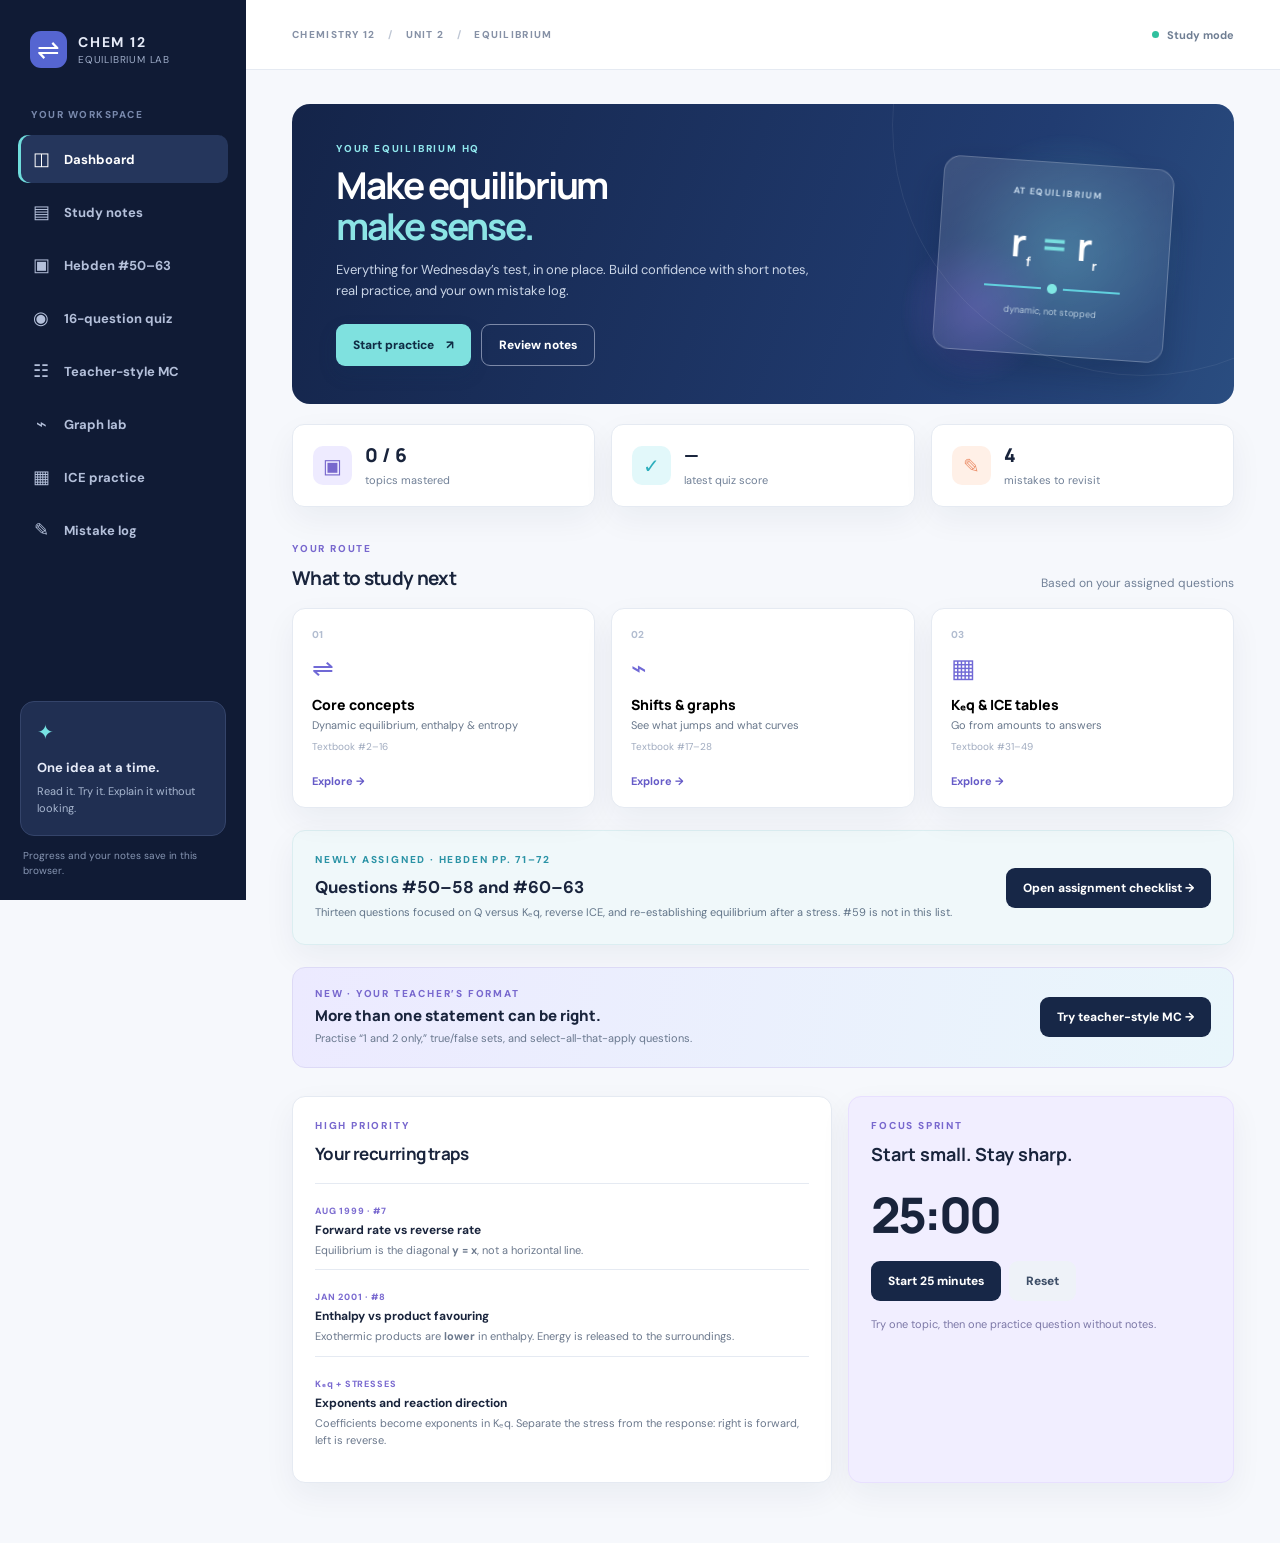
==== index.html @ 9a5a9c6c "Add interactive equilibrium study hub" ====
<!doctype html>
<html lang="en">
<head>
  <meta charset="utf-8">
  <meta name="viewport" content="width=device-width, initial-scale=1">
  <meta name="theme-color" content="#101b35">
  <meta name="description" content="A focused, interactive Chem 12 equilibrium study hub with notes, practice, graphs, ICE tables, and a mistake log.">
  <title>Chem 12 • Equilibrium Study Hub</title>
  <link rel="stylesheet" href="./styles.css">
  <script src="./question-bank.js" defer></script>
  <script src="./app.js" defer></script>
  <script src="./ice-input.js" defer></script>
  <script src="./ice-lab.js" defer></script>
</head>
<body>
  <div class="shell">
    <aside class="sidebar" aria-label="Study hub navigation">
      <div class="brand"><span class="brand-mark">⇌</span><span><strong>CHEM 12</strong><small>equilibrium lab</small></span></div>
      <div class="side-label">YOUR WORKSPACE</div>
      <nav class="nav">
        <button class="nav-link active" data-view="dashboard"><span>◫</span> Dashboard</button>
        <button class="nav-link" data-view="notes"><span>▤</span> Study notes</button>
        <button class="nav-link" data-view="assignment"><span>▣</span> Hebden #50–63</button>
        <button class="nav-link" data-view="quiz"><span>◉</span> 16-question quiz</button>
        <button class="nav-link" data-view="teacher"><span>☷</span> Teacher-style MC</button>
        <button class="nav-link" data-view="graphs"><span>⌁</span> Graph lab</button>
        <button class="nav-link" data-view="ice"><span>▦</span> ICE practice</button>
        <button class="nav-link" data-view="mistakes"><span>✎</span> Mistake log</button>
      </nav>
      <div class="side-spacer"></div>
      <div class="focus-box"><div class="focus-icon">✦</div><strong>One idea at a time.</strong><p>Read it. Try it. Explain it without looking.</p></div>
      <div class="side-foot">Progress and your notes save in this browser.</div>
    </aside>

    <main id="main">
      <header class="topbar"><button id="mobile-menu" class="icon-button menu-button" aria-label="Open navigation">☰</button><div class="breadcrumb">CHEMISTRY 12 <span>/</span> UNIT 2 <span>/</span> EQUILIBRIUM</div><div class="top-right"><span class="status-dot"></span><span>Study mode</span></div></header>

      <section id="dashboard" class="view active" aria-labelledby="dashboard-title">
        <div class="hero"><div><div class="eyebrow light">YOUR EQUILIBRIUM HQ</div><h1 id="dashboard-title">Make equilibrium<br><em>make sense.</em></h1><p>Everything for Wednesday’s test, in one place. Build confidence with short notes, real practice, and your own mistake log.</p><div class="hero-actions"><button class="button button-bright" data-goto="quiz">Start practice <span>↗</span></button><button class="button button-outline" data-goto="notes">Review notes</button></div></div><div class="hero-art" aria-hidden="true"><div class="orb orb-one"></div><div class="orb orb-two"></div><div class="balance-card"><div class="balance-label">AT EQUILIBRIUM</div><div class="balance-symbol">r<sub>f</sub> <span>=</span> r<sub>r</sub></div><div class="balance-line"><i></i><b></b><i></i></div><div class="balance-caption">dynamic, not stopped</div></div></div></div>

        <div class="stats-grid"><div class="stat-card"><span class="stat-icon violet">▣</span><div><strong id="mastered-count">0 / 6</strong><small>topics mastered</small></div></div><div class="stat-card"><span class="stat-icon cyan">✓</span><div><strong id="quiz-score">—</strong><small>latest quiz score</small></div></div><div class="stat-card"><span class="stat-icon peach">✎</span><div><strong id="mistake-count">2</strong><small>mistakes to revisit</small></div></div></div>

        <div class="section-heading"><div><div class="eyebrow">YOUR ROUTE</div><h2>What to study next</h2></div><span class="muted">Based on your assigned questions</span></div>
        <div class="route-grid">
          <button class="route-card" data-goto="notes"><span class="route-n">01</span><span class="route-icon">⇌</span><strong>Core concepts</strong><span>Dynamic equilibrium, enthalpy & entropy</span><small>Textbook #2–16</small><b>Explore →</b></button>
          <button class="route-card" data-goto="graphs"><span class="route-n">02</span><span class="route-icon">⌁</span><strong>Shifts & graphs</strong><span>See what jumps and what curves</span><small>Textbook #17–28</small><b>Explore →</b></button>
          <button class="route-card" data-goto="ice"><span class="route-n">03</span><span class="route-icon">▦</span><strong>Kₑq & ICE tables</strong><span>Go from amounts to answers</span><small>Textbook #31–49</small><b>Explore →</b></button>
        </div>
        <div class="assignment-banner panel"><div><div class="eyebrow">NEWLY ASSIGNED · HEBDEN PP. 71–72</div><strong>Questions #50–58 and #60–63</strong><p>Thirteen questions focused on Q versus Kₑq, reverse ICE, and re-establishing equilibrium after a stress. #59 is not in this list.</p></div><button class="button button-dark" data-goto="assignment">Open assignment checklist →</button></div>
        <div class="teacher-banner"><div><div class="eyebrow">NEW · YOUR TEACHER’S FORMAT</div><strong>More than one statement can be right.</strong><p>Practise “1 and 2 only,” true/false sets, and select-all-that-apply questions.</p></div><button class="button button-dark" data-goto="teacher">Try teacher-style MC →</button></div>
        <div class="dashboard-bottom"><div class="panel"><div class="section-heading compact"><div><div class="eyebrow">HIGH PRIORITY</div><h2>Your recurring traps</h2></div></div><div class="trap"><span>AUG 1999 · #7</span><strong>Forward rate vs reverse rate</strong><p>Equilibrium is the diagonal <b>y = x</b>, not a horizontal line.</p></div><div class="trap"><span>JAN 2001 · #8</span><strong>Enthalpy vs product favouring</strong><p>Exothermic products are <b>lower</b> in enthalpy. Energy is released to the surroundings.</p></div><div class="trap"><span>Kₑq + STRESSES</span><strong>Exponents and reaction direction</strong><p>Coefficients become exponents in Kₑq. Separate the stress from the response: right is forward, left is reverse.</p></div></div><div class="panel timer-panel"><div class="eyebrow">FOCUS SPRINT</div><h2>Start small. Stay sharp.</h2><div id="timer-display" class="timer">25:00</div><div class="timer-actions"><button id="timer-toggle" class="button button-dark">Start 25 minutes</button><button id="timer-reset" class="button button-ghost">Reset</button></div><p>Try one topic, then one practice question without notes.</p></div></div>
      </section>

      <section id="notes" class="view" aria-labelledby="notes-title"><div class="page-head"><div class="eyebrow">REFERENCE DESK</div><h1 id="notes-title">Study notes</h1><p>Short explanations, formulas, and the traps most likely to show up in multiple choice.</p></div><div class="notes-toolbar"><label class="search-wrap"><span>⌕</span><input id="note-search" type="search" placeholder="Search notes, e.g. catalyst or entropy" aria-label="Search notes"></label><span id="note-count">6 topics</span></div><div id="notes-list" class="notes-list"></div><div class="personal-notes panel"><div class="section-heading compact"><div><div class="eyebrow">YOUR WORDS</div><h2>My own notes</h2></div><span id="notes-saved" class="muted">Saved automatically</span></div><textarea id="personal-notes" aria-label="My own study notes" placeholder="Explain a tricky idea in your own words here. Your notes save automatically in this browser."></textarea></div></section>

      <section id="assignment" class="view" aria-labelledby="assignment-title"><div class="page-head"><div class="eyebrow">YOUR NEW HOMEWORK</div><h1 id="assignment-title">Hebden #50–63</h1><p>Thirteen assigned questions on textbook pages 71–72: #50–58 and #60–63. Tick each one as you finish it; your checklist saves in this browser.</p></div><div class="assignment-guide panel"><strong>Use this order when solving</strong><span>Convert mol → mol/L → write Kₑq with coefficients as exponents → compare Q with Kₑq or build an ICE table → check the final units and direction.</span></div><div class="assignment-summary"><strong id="assignment-count">0 / 13 finished</strong><span id="assignment-next">Start with #50, #51, and #54 to lock in Q versus Kₑq.</span></div><div id="assignment-list" class="assignment-list"></div></section>

      <section id="quiz" class="view" aria-labelledby="quiz-title"><div class="page-head"><div class="eyebrow">ACTIVE RECALL</div><h1 id="quiz-title">16-question quiz</h1><p>A fresh 16-question set draws from a 40-question bank covering the multiple-choice package, your assigned skills, and original twists. Pick an answer, then reveal the reasoning.</p></div><div class="quiz-layout"><div><div class="quiz-progress"><div><b id="quiz-progress-label">Question 1 of 16</b><span id="quiz-category">Dynamic equilibrium</span></div><div class="progress-track"><i id="quiz-progress-bar"></i></div></div><div id="quiz-card" class="quiz-card"></div><div class="quiz-controls"><button id="quiz-prev" class="button button-ghost">← Previous</button><button id="quiz-next" class="button button-dark">Next →</button></div></div><aside class="quiz-aside panel"><div class="eyebrow">PRACTICE MODE</div><h3>Learn from each answer</h3><p>You can change an answer before revealing it. After revealing, read the explanation—even when you got it right.</p><div id="quiz-dots" class="quiz-dots" aria-label="Quiz question navigation"></div><button id="quiz-reset" class="text-button">Get a fresh 16-question set</button></aside></div></section>

      <section id="teacher" class="view" aria-labelledby="teacher-title"><div class="page-head"><div class="eyebrow">TEST-SMART PRACTICE</div><h1 id="teacher-title">Teacher-style multiple choice</h1><p>Each 16-question set is drawn from a 40-question bank. Read every statement independently: some require a combination, several selections, or a true/false judgment for every line.</p></div><div class="teacher-tip panel"><b>Three-pass method</b><span>1 · Decide each statement is true or false &nbsp;→&nbsp; 2 · Match the exact combination &nbsp;→&nbsp; 3 · Recheck words like <i>always</i>, <i>only</i>, and <i>equal</i>.</span></div><div class="quiz-layout"><div><div class="quiz-progress"><div><b id="teacher-progress-label">Question 1 of 16</b><span id="teacher-category">Combination format</span></div><div class="progress-track"><i id="teacher-progress-bar"></i></div></div><div id="teacher-card" class="quiz-card"></div><div class="quiz-controls"><button id="teacher-prev" class="button button-ghost">← Previous</button><button id="teacher-next" class="button button-dark">Next →</button></div></div><aside class="quiz-aside panel"><div class="eyebrow">MIXED FORMATS</div><h3>Don’t stop at the first true statement.</h3><p>Evaluate every numbered statement first. In select-all questions, leave out any choice you cannot defend.</p><div id="teacher-dots" class="quiz-dots" aria-label="Teacher-style question navigation"></div><div id="teacher-score" class="teacher-score">0 / 16 checked</div><button id="teacher-reset" class="text-button">Get a fresh mixed set</button></aside></div></section>

      <section id="graphs" class="view" aria-labelledby="graphs-title"><div class="page-head"><div class="eyebrow">VISUAL LAB</div><h1 id="graphs-title">Le Chatelier graph lab</h1><p>Choose a disturbance. Watch the instant change and the slower move to a new equilibrium.</p></div><div class="graph-layout"><div class="panel"><div class="eyebrow">MODEL EQUILIBRIUM</div><h2>2 NO(g) + Cl₂(g) ⇌ 2 NOCl(g) + heat</h2><p class="muted">Three gas particles on the left; two on the right. Forward is exothermic.</p><div class="graph-options" role="group" aria-label="Choose a disturbance"><button class="graph-option active" data-graph="add">Add Cl₂</button><button class="graph-option" data-graph="volume">Decrease volume</button><button class="graph-option" data-graph="heat">Increase temperature</button><button class="graph-option" data-graph="catalyst">Add catalyst</button></div><div class="legend"><span><i class="legend-dot no"></i>NO</span><span><i class="legend-dot cl"></i>Cl₂</span><span><i class="legend-dot product"></i>NOCl</span></div><div id="graph-container" class="graph-container" role="img" aria-label="Concentration versus time graph"></div><div class="axis-caption">concentration <span>time →</span></div></div><div class="panel graph-explain"><div class="eyebrow">READ THE GRAPH</div><h2 id="graph-title">Add Cl₂</h2><div class="graph-key"><span>01</span><div><strong>What changed instantly?</strong><p id="graph-instant"></p></div></div><div class="graph-key"><span>02</span><div><strong>What happens next?</strong><p id="graph-later"></p></div></div><div class="graph-key"><span>03</span><div><strong>What about Kₑq?</strong><p id="graph-k"></p></div></div><div class="callout">Graph rule: the <b>vertical jump</b> shows what was done to the system; the <b>curve</b> shows the system's response.</div></div></div><div class="panel stress-trainer"><div><div class="eyebrow">YOUR RECURRING TROUBLE SPOT</div><h2>Stress → response drill</h2><p class="muted">Name what was done. Then choose whether the system goes forward, reverse, or neither.</p></div><div id="stress-card"></div></div></section>

      <section id="ice" class="view" aria-labelledby="ice-title"><div class="page-head"><div class="eyebrow">CALCULATION LAB</div><h1 id="ice-title">Fill-in ICE practice</h1><p>Choose an example, fill the blank cells in mol/L, and check your table before calculating the final answer. Every problem uses Kₑq notation.</p></div><div class="ice-intro panel"><strong>How to use this lab</strong><span>Convert moles to mol/L → fill Initial, Change, Equilibrium → check the table → calculate Kₑq or the requested concentration. Enter negative signs for substances consumed.</span></div><div id="ice-problems" class="ice-tabs" role="tablist" aria-label="Choose an ICE problem"></div><div id="ice-content"></div></section>

      <section id="mistakes" class="view" aria-labelledby="mistakes-title"><div class="page-head"><div class="eyebrow">PERSONAL REVIEW</div><h1 id="mistakes-title">Mistake log</h1><p>Keep the reason behind every mistake, not just the right letter. Your entries save in this browser.</p></div><div class="mistake-layout"><form id="mistake-form" class="panel"><div class="eyebrow">ADD AN ENTRY</div><h2>What tripped you up?</h2><label>Question or topic<input id="mistake-question" required placeholder="e.g. January 2001 #8"></label><label>What I thought<input id="mistake-thought" placeholder="e.g. increasing enthalpy means products favoured"></label><label>The correct idea<textarea id="mistake-correction" required placeholder="Write a short explanation in your own words"></textarea></label><button class="button button-dark" type="submit">Save mistake +</button></form><div><div class="section-heading compact"><div><div class="eyebrow">REVISIT OFTEN</div><h2>My entries</h2></div><span id="mistake-list-count" class="muted"></span></div><div id="mistake-list" class="mistake-list"></div></div></div></section>
    </main>
  </div>
  <div id="toast" class="toast" role="status" aria-live="polite"></div>
</body>
</html>
---- styles.css ----
@import url('https://fonts.googleapis.com/css2?family=DM+Sans:wght@400;500;600;700;800&family=Manrope:wght@400;500;600;700;800&display=swap');
:root{--navy:#101b35;--navy2:#17264a;--ink:#19243c;--muted:#718097;--line:#e5eaf2;--paper:#f6f8fc;--white:#fff;--violet:#7665db;--cyan:#37c6d9;--peach:#f5aa87;--green:#2c9d79;--shadow:0 12px 32px rgba(21,38,75,.055)}
*{box-sizing:border-box}html{scroll-behavior:smooth}body{margin:0;color:var(--ink);font-family:'DM Sans',Arial,sans-serif;background:var(--paper)}button,input,textarea{font:inherit}button{cursor:pointer}button:focus-visible,input:focus-visible,textarea:focus-visible{outline:3px solid #7c6beb;outline-offset:2px}h1,h2,h3,p{margin-top:0}h1,h2,h3{font-family:Manrope,'DM Sans',sans-serif}p{line-height:1.6}.shell{display:flex;min-height:100vh}.sidebar{position:sticky;top:0;align-self:flex-start;width:246px;height:100vh;flex-shrink:0;background:var(--navy);color:#e6ebf8;padding:28px 18px 22px;display:flex;flex-direction:column;z-index:10}.brand{display:flex;align-items:center;gap:11px;padding:3px 12px 40px}.brand-mark{display:grid;place-items:center;width:37px;height:37px;border-radius:11px;background:#5565d1;color:white;font-size:27px;line-height:1}.brand strong{display:block;font-size:14px;letter-spacing:.13em}.brand small{display:block;color:#9eacc8;font-size:10px;letter-spacing:.08em;margin-top:2px;text-transform:uppercase}.side-label{padding:0 13px 14px;color:#7888ab;font-size:10px;font-weight:800;letter-spacing:.15em}.nav{display:grid;gap:5px}.nav-link{width:100%;border:0;background:transparent;color:#b4c0da;display:flex;align-items:center;gap:14px;border-radius:10px;padding:12px 14px;text-align:left;font-size:13px;font-weight:700}.nav-link span{width:18px;text-align:center;font-size:18px;font-weight:400}.nav-link:hover,.nav-link.active{background:#25365c;color:white}.nav-link.active{box-shadow:inset 3px 0 0 #6fdddc}.side-spacer{flex:1}.focus-box{background:#202f52;border:1px solid #34446a;border-radius:14px;padding:17px 16px;margin:12px 2px}.focus-icon{font-size:20px;color:#77e3e4;margin-bottom:11px}.focus-box strong{font-size:13px}.focus-box p{font-size:11px;color:#a8b7d0;margin:6px 0 0}.side-foot{color:#8796b3;font-size:10px;line-height:1.5;padding:0 5px}main{min-width:0;flex:1;max-width:1600px}.topbar{height:70px;background:#fff;border-bottom:1px solid var(--line);display:flex;align-items:center;justify-content:space-between;padding:0 46px}.breadcrumb{font-size:10px;color:#8691a6;font-weight:800;letter-spacing:.13em}.breadcrumb span{margin:0 9px;color:#bec6d4}.top-right{display:flex;align-items:center;gap:8px;font-size:11px;font-weight:700;color:#6f7e93}.status-dot{height:7px;width:7px;border-radius:50%;background:#30c09e}.menu-button{display:none}.view{display:none;padding:34px 46px 60px;animation:rise .28s ease}.view.active{display:block}@keyframes rise{from{opacity:.25;transform:translateY(7px)}to{opacity:1;transform:translateY(0)}}.eyebrow{font-size:10px;letter-spacing:.18em;font-weight:800;color:#7868ce;margin-bottom:10px}.eyebrow.light{color:#8fe6ec}.muted{color:var(--muted);font-size:12px}.button{border:0;border-radius:9px;display:inline-flex;align-items:center;justify-content:center;gap:12px;padding:12px 17px;font-size:12px;font-weight:800;transition:transform .16s,box-shadow .16s}.button:hover{transform:translateY(-2px)}.button-bright{background:#7fe1df;color:#102c45;box-shadow:0 8px 18px #11335a33}.button-outline{background:transparent;color:white;border:1px solid #7c89a8}.button-dark{background:#172747;color:#fff}.button-ghost{background:#eef2f8;color:#3d4e67}.text-button{border:0;background:transparent;color:#5b56b8;font-weight:800;font-size:12px;padding:6px 0}.icon-button{border:0;background:transparent;color:var(--ink);font-size:23px}.hero{min-height:298px;background:linear-gradient(110deg,#142449 0%,#213c71 73%,#2a4d80 100%);border-radius:18px;overflow:hidden;color:#fff;padding:38px 44px;display:grid;grid-template-columns:1.35fr .8fr;position:relative}.hero:after{content:'';position:absolute;width:500px;height:500px;border:1px solid #ffffff12;border-radius:50%;right:-160px;top:-230px}.hero h1{font-size:37px;line-height:1.12;letter-spacing:-.055em;margin:0 0 12px}.hero h1 em{font-style:normal;color:#8be4e5}.hero p{color:#cad5e7;font-size:13px;max-width:490px;margin-bottom:23px}.hero-actions{display:flex;gap:10px}.hero-art{position:relative;min-height:220px}.orb{position:absolute;border-radius:50%;filter:blur(1px)}.orb-one{width:240px;height:240px;background:radial-gradient(circle,#63d7e24b,#63d7e200 70%);right:4px;top:-10px}.orb-two{width:150px;height:150px;background:radial-gradient(circle,#886be45c,#886be400 70%);right:140px;bottom:-20px}.balance-card{position:absolute;right:21px;top:20px;width:231px;height:194px;background:linear-gradient(145deg,#ffffff21,#ffffff0d);border:1px solid #ffffff38;backdrop-filter:blur(8px);border-radius:17px;box-shadow:0 18px 35px #09153343;padding:24px 25px;text-align:center;transform:rotate(4deg)}.balance-label{font-size:9px;letter-spacing:.15em;color:#c0d4e7;font-weight:800}.balance-symbol{font:700 39px Manrope,sans-serif;margin:18px 0 12px;color:#fff}.balance-symbol span{color:#78dedf}.balance-symbol sub{font-size:13px}.balance-line{display:flex;align-items:center;justify-content:center;gap:6px}.balance-line i{height:2px;width:57px;background:#61d0de}.balance-line b{height:10px;width:10px;border-radius:50%;background:#80e8e4}.balance-caption{font-size:9px;color:#b8ccdd;margin-top:12px}.stats-grid{display:grid;grid-template-columns:repeat(3,1fr);gap:16px;margin:20px 0 35px}.stat-card{background:white;border:1px solid var(--line);border-radius:12px;padding:17px 20px;display:flex;align-items:center;gap:13px;box-shadow:var(--shadow)}.stat-icon{width:39px;height:39px;border-radius:10px;display:grid;place-items:center;font-size:20px}.stat-icon.violet{background:#eeebff;color:#7868cd}.stat-icon.cyan{background:#e2f8fa;color:#2caebc}.stat-icon.peach{background:#fff0e7;color:#ed9673}.stat-card strong{display:block;font:800 19px Manrope,sans-serif}.stat-card small{font-size:11px;color:var(--muted)}.section-heading{display:flex;align-items:end;justify-content:space-between;margin:0 0 17px}.section-heading h2{font-size:19px;letter-spacing:-.035em;margin:0}.section-heading.compact{margin-bottom:18px}.section-heading.compact h2{font-size:17px}.route-grid{display:grid;grid-template-columns:repeat(3,1fr);gap:16px}.route-card{border:1px solid var(--line);background:#fff;border-radius:13px;text-align:left;min-height:200px;padding:19px;box-shadow:var(--shadow);display:flex;flex-direction:column;transition:transform .16s,border-color .16s}.route-card:hover{transform:translateY(-3px);border-color:#bdb4f7}.route-n{color:#b2bdd0;font-size:10px;font-weight:800}.route-icon{font-size:26px;color:#7069d6;margin:10px 0}.route-card strong{font:800 14px Manrope,sans-serif;margin-bottom:4px}.route-card>span:not(.route-n):not(.route-icon){font-size:11px;color:#68778b}.route-card small{font-size:10px;color:#a1acc0;margin-top:8px}.route-card b{font-size:11px;color:#665bc8;margin-top:auto;padding-top:13px}.dashboard-bottom{display:grid;grid-template-columns:1.4fr 1fr;gap:16px;margin-top:28px}.panel{border:1px solid var(--line);background:white;border-radius:13px;padding:22px;box-shadow:var(--shadow)}.trap{border-top:1px solid var(--line);padding:14px 0 1px}.trap span{font-size:9px;color:#7b6bd0;letter-spacing:.09em;font-weight:800}.trap strong{display:block;font-size:12px;margin-top:3px}.trap p{font-size:11px;color:#6b788c;margin:4px 0 9px}.timer-panel{background:#f1eeff;border-color:#e8e0ff}.timer-panel h2{font-size:18px}.timer{font:800 49px Manrope,sans-serif;letter-spacing:-.06em;margin:13px 0}.timer-actions{display:flex;gap:8px;flex-wrap:wrap}.timer-panel p{font-size:11px;color:#7c78a7;margin:15px 0 0}.page-head{margin-bottom:25px}.page-head h1{font-size:31px;letter-spacing:-.055em;margin-bottom:5px}.page-head p{font-size:13px;color:#748198;max-width:700px;margin:0}.notes-toolbar{display:flex;align-items:center;justify-content:space-between;margin-bottom:16px;gap:12px}.notes-toolbar>span{font-size:11px;color:#98a4b5}.search-wrap{display:flex;align-items:center;gap:9px;width:min(500px,100%);padding:0 13px;background:#fff;border:1px solid var(--line);border-radius:10px}.search-wrap span{font-size:22px;color:#8c9ab0}.search-wrap input{border:0;outline:0;width:100%;padding:12px 0;color:var(--ink);font-size:12px}.notes-list{display:grid;grid-template-columns:repeat(2,minmax(0,1fr));gap:15px}.note-card{border:1px solid var(--line);background:white;border-radius:13px;padding:0;box-shadow:var(--shadow);overflow:hidden}.note-card header{display:flex;align-items:center;gap:11px;padding:17px 18px 13px}.note-number{color:#a5aed0;font-size:10px;font-weight:800}.note-card h2{font-size:15px;margin:0;flex:1}.master-button{background:#f2f4fa;border:0;border-radius:8px;color:#64738d;font-size:10px;font-weight:800;padding:7px 9px}.master-button.done{background:#e4f8ef;color:#208763}.note-body{padding:0 18px 15px;font-size:11px;color:#627088;line-height:1.58}.note-body p{margin-bottom:9px}.note-body ul{padding-left:18px;margin:6px 0}.note-body li{margin-bottom:5px}.formula{background:#f4f6fb;border-left:3px solid #8674df;border-radius:3px;padding:9px 11px;color:#263453;font-size:12px;font-weight:700;margin:9px 0}.note-card details{border-top:1px solid var(--line);padding:11px 18px;font-size:11px;color:#5d6e85}.note-card summary{cursor:pointer;font-weight:800;color:#5c55bc}.note-card details p{margin:8px 0 0}.personal-notes{margin-top:18px}.personal-notes textarea{width:100%;height:155px;border:1px solid var(--line);border-radius:9px;padding:13px;resize:vertical;background:#fcfdff;font-size:12px;line-height:1.6;color:var(--ink)}.quiz-layout{display:grid;grid-template-columns:minmax(0,1fr) 245px;gap:17px}.quiz-progress{background:white;border:1px solid var(--line);border-radius:12px;padding:16px 19px;margin-bottom:14px}.quiz-progress>div:first-child{display:flex;justify-content:space-between;font-size:11px;margin-bottom:12px}.quiz-progress span{color:#7f8ca0}.progress-track{height:5px;background:#edf0f6;border-radius:4px;overflow:hidden}.progress-track i{display:block;height:100%;background:#8b76e7;transition:width .25s}.quiz-card{background:#fff;border:1px solid var(--line);border-radius:13px;padding:25px;min-height:310px;box-shadow:var(--shadow)}.quiz-card .tag{display:inline-block;background:#eeebff;color:#6e60ca;border-radius:20px;padding:6px 9px;font-size:9px;font-weight:800;letter-spacing:.07em}.quiz-card h2{font-size:20px;line-height:1.45;margin:20px 0}.quiz-answers{display:grid;gap:9px}.answer{display:flex;align-items:center;gap:12px;text-align:left;background:#fafbfe;border:1px solid #e8ecf4;border-radius:9px;padding:11px 13px;font-size:12px;color:#32415a}.answer:hover{border-color:#9e91eb}.answer.selected{background:#f0edff;border-color:#8373de}.answer.correct{background:#e9f8f1;border-color:#41b98b}.answer.wrong{background:#fff0ec;border-color:#e99880}.answer-letter{display:grid;place-items:center;width:25px;height:25px;border-radius:7px;background:#e9edf5;color:#52627f;font-weight:800;font-size:10px;flex-shrink:0}.quiz-feedback{margin-top:18px;padding:14px;border-radius:9px;font-size:12px;line-height:1.55}.quiz-feedback.good{background:#eaf8f1;color:#246b52}.quiz-feedback.bad{background:#fff2ed;color:#92533e}.quiz-action{margin-top:15px}.quiz-controls{display:flex;justify-content:space-between;margin-top:13px}.quiz-aside h3{font-size:15px;margin:0 0 8px}.quiz-aside p{font-size:11px;color:#7a879b}.quiz-dots{display:grid;grid-template-columns:repeat(4,1fr);gap:8px;margin:23px 0}.quiz-dot{border:1px solid #e5eaf1;background:#f7f9fc;border-radius:7px;height:35px;color:#8490a4;font-weight:800;font-size:11px}.quiz-dot.current{border-color:#7e6bd7;color:#6659c5}.quiz-dot.done{background:#e5f7ee;color:#258b67}.quiz-dot.wrong{background:#fff0ec;color:#bc725a}.graph-layout{display:grid;grid-template-columns:minmax(0,1.4fr) minmax(280px,1fr);gap:17px}.graph-layout h2{font-size:16px;margin-bottom:4px}.graph-layout .muted{line-height:1.5}.graph-options{display:flex;flex-wrap:wrap;gap:7px;margin:20px 0}.graph-option{border:1px solid #e3e9f2;background:#f8faff;color:#5c6d85;border-radius:7px;padding:8px 10px;font-size:10px;font-weight:800}.graph-option.active{background:#211f50;border-color:#211f50;color:#fff}.legend{display:flex;gap:18px;font-size:10px;font-weight:800;color:#728097;margin:0 0 11px}.legend span{display:flex;align-items:center;gap:6px}.legend-dot{width:8px;height:8px;border-radius:50%}.legend-dot.no{background:#6f65d8}.legend-dot.cl{background:#28b0c5}.legend-dot.product{background:#f1a779}.graph-container{border:1px solid #e8edf4;background:linear-gradient(#fff,#fbfcff);border-radius:10px;padding:13px;height:260px}.graph-container svg{display:block;width:100%;height:100%}.axis-caption{display:flex;justify-content:space-between;margin:7px 3px;color:#a1adbd;font-size:10px}.graph-explain h2{font-size:20px;margin:0 0 25px}.graph-key{display:flex;gap:12px;border-top:1px solid var(--line);padding:15px 0}.graph-key span{font-size:11px;color:#7b6bd0;font-weight:800}.graph-key strong{font-size:12px}.graph-key p{font-size:11px;color:#718095;margin:5px 0 0}.callout{background:#f1eeff;border-radius:8px;color:#625c91;font-size:11px;line-height:1.6;padding:13px;margin-top:14px}.ice-tabs{display:flex;gap:8px;margin-bottom:17px;flex-wrap:wrap}.ice-tab{border:1px solid #e1e6f0;background:#fff;border-radius:9px;padding:11px 14px;color:#68768d;font-size:11px;font-weight:800}.ice-tab.active{background:#1b2a4c;color:#fff;border-color:#1b2a4c}.ice-grid{display:grid;grid-template-columns:minmax(0,1.4fr) minmax(270px,.8fr);gap:17px}.ice-grid h2{font-size:18px}.ice-equation{background:#f1f3fb;padding:13px;border-radius:9px;font-weight:800;text-align:center;margin:17px 0;color:#273758}.ice-table{width:100%;border-collapse:collapse;font-size:11px;margin:18px 0}.ice-table th,.ice-table td{border-bottom:1px solid #e6ebf2;text-align:center;padding:10px 5px}.ice-table th:first-child,.ice-table td:first-child{text-align:left;font-weight:800;color:#708099}.ice-table th{color:#31415e}.ice-question{font-size:12px;font-weight:800}.ice-answer-row{display:flex;gap:8px;align-items:center;flex-wrap:wrap}.ice-answer-row input{width:130px;border:1px solid #dce3ef;border-radius:8px;padding:10px;font-size:12px}.ice-feedback{font-size:11px;min-height:20px;margin:10px 0;color:#2d8668}.ice-steps{font-size:12px;color:#68778f;line-height:1.7}.ice-steps li{margin-bottom:10px}.ice-steps strong{color:#273550}.ice-hidden{display:none}.mistake-layout{display:grid;grid-template-columns:minmax(260px,.8fr) minmax(0,1.2fr);gap:18px}.mistake-layout form h2{font-size:18px}.mistake-layout label{display:block;font-size:10px;color:#718099;font-weight:800;margin:16px 0}.mistake-layout input,.mistake-layout textarea{display:block;width:100%;margin-top:6px;border:1px solid #e2e7f0;border-radius:8px;padding:10px;font-size:11px;font-weight:400;color:var(--ink);background:#fdfefe}.mistake-layout textarea{height:110px;resize:vertical;line-height:1.5}.mistake-list{display:grid;gap:10px}.mistake-item{background:#fff;border:1px solid var(--line);border-radius:10px;padding:15px 17px;box-shadow:var(--shadow)}.mistake-item-head{display:flex;justify-content:space-between;gap:10px}.mistake-item strong{font-size:12px}.mistake-item p{font-size:11px;color:#6c7a91;margin:7px 0}.mistake-item .correct-idea{background:#ecf8f3;border-radius:7px;padding:9px;color:#347861}.mistake-item button{border:0;background:transparent;color:#ba7480;font-size:10px;font-weight:800}.empty-state{background:#fff;border:1px dashed #ced6e4;border-radius:10px;padding:25px;color:#8996aa;font-size:12px}.toast{position:fixed;right:20px;bottom:20px;background:#172747;color:white;border-radius:9px;padding:11px 16px;font-size:11px;font-weight:700;box-shadow:0 12px 25px #14274a42;opacity:0;transform:translateY(10px);pointer-events:none;transition:.2s;z-index:20}.toast.show{opacity:1;transform:none}
.teacher-banner{display:flex;align-items:center;justify-content:space-between;gap:16px;background:linear-gradient(100deg,#eceaff,#e9f6fb);border:1px solid #dddaf6;border-radius:13px;padding:19px 22px;margin-top:17px}.teacher-banner .eyebrow{margin-bottom:5px}.teacher-banner strong{display:block;font:800 15px Manrope,sans-serif}.teacher-banner p{font-size:11px;color:#69788e;margin:4px 0 0}.teacher-banner .button{flex-shrink:0}.teacher-tip{display:flex;gap:15px;align-items:center;background:#f0edff;border-color:#e5dfff;margin-bottom:17px}.teacher-tip b{font-size:12px;color:#4c418f;white-space:nowrap}.teacher-tip span{font-size:11px;color:#6c6797;line-height:1.5}.statement-list{margin:0 0 20px;padding-left:23px;display:grid;gap:8px;font-size:12px;line-height:1.5;color:#3d4d66}.statement-list li{padding-left:4px}.teacher-score{font-size:11px;font-weight:800;color:#64718c;margin-bottom:10px}.tf-list{display:grid;gap:10px}.tf-row{display:flex;align-items:center;justify-content:space-between;gap:15px;border:1px solid #e8ecf4;background:#fafbfe;border-radius:9px;padding:11px 13px}.tf-row>span{font-size:11px;line-height:1.5;color:#32415a}.tf-row>div{display:flex;gap:5px;flex-shrink:0}.tf-row button{border:1px solid #dfe5ee;background:#fff;color:#5c6b82;border-radius:7px;padding:7px 9px;font-size:10px;font-weight:800}.tf-row button.selected{background:#f0edff;border-color:#8373de;color:#5849b0}.tf-row button.correct{background:#e9f8f1;border-color:#41b98b;color:#267e5d}.tf-row button.wrong{background:#fff0ec;border-color:#e99880;color:#af634a}.tf-row button:disabled,.answer:disabled{cursor:default}
.ice-intro{display:flex;align-items:center;gap:16px;background:#eff7fb;border-color:#dceef3;margin-bottom:17px}.ice-intro strong{font-size:12px;color:#1c637b;white-space:nowrap}.ice-intro span{font-size:11px;line-height:1.55;color:#607a8a}.ice-tabs{gap:8px}.ice-tabs .ice-tab{display:flex;flex-direction:column;align-items:flex-start;gap:2px;min-width:135px;text-align:left}.ice-tab small{font-size:9px;opacity:.72;font-weight:600}.ice-work h2,.ice-guide h2{font-size:18px}.ice-table-scroll{overflow-x:auto}.ice-editable{min-width:420px}.ice-editable th{font-size:11px}.ice-editable td,.ice-editable th{padding:8px 5px}.ice-editable td:first-child,.ice-editable th:first-child{min-width:85px}.ice-given{font-weight:800;color:#4b5c75;background:#f5f7fb}.ice-cell{width:100%;min-width:64px;max-width:100px;border:1px solid #d7e0ed;border-radius:7px;background:#fff;padding:9px 7px;font-size:11px;color:#20314e;text-align:center}.ice-cell.correct{border-color:#44b78a;background:#eaf8f0}.ice-cell.wrong{border-color:#e59980;background:#fff1ec}.ice-cell.missing{border-color:#e9bf72;background:#fffaf0}.ice-table-actions{display:flex;align-items:center;gap:12px;flex-wrap:wrap}.ice-table-feedback{font-size:11px;color:#60748b;line-height:1.45}.ice-final{border-top:1px solid var(--line);margin-top:19px;padding-top:17px}.ice-final label{display:block;font-size:12px;font-weight:800;margin-bottom:8px}.ice-final .ice-cell{width:125px;max-width:125px}.ice-expression-options{display:grid;gap:8px;margin:17px 0 4px}.ice-expression-options button{border:1px solid #e1e7f0;background:#f9fbff;border-radius:8px;text-align:left;padding:10px 11px;font-size:11px;color:#485b74;line-height:1.4}.ice-expression-options button:hover{border-color:#8c7be2}.ice-expression-options button.selected{background:#f0edff;border-color:#8c7be2}.ice-expression-options button.correct{background:#eaf8f0;border-color:#43b88a;color:#287453}.ice-expression-options button.wrong{background:#fff1ec;border-color:#e59980;color:#9c5a43}.ice-hint{background:#f6f4ff;border-radius:8px;padding:13px;margin:18px 0}.ice-hint b{font-size:11px;color:#5b4ec5}.ice-hint p{font-size:11px;color:#706b91;margin:5px 0 0}.ice-solution{font-size:11px;line-height:1.7;color:#3e526d;background:#eff9f3;border-radius:8px;padding:13px;margin:8px 0}.ice-solution.hidden{display:none}.ice-reset{display:block;margin-top:17px;color:#a16a7a}
.assignment-banner{display:flex;align-items:center;justify-content:space-between;gap:20px;margin:22px 0;background:#f0f8fa;border-color:#dbeef1}.assignment-banner strong{font-size:17px}.assignment-banner p{font-size:11px;color:#627589;margin:6px 0 0}.assignment-banner .eyebrow{color:#2b93a6}.assignment-guide{display:flex;align-items:center;gap:18px;background:#f4f2ff;border-color:#e8e3ff}.assignment-guide strong{font-size:12px;white-space:nowrap;color:#6255b3}.assignment-guide span{font-size:11px;line-height:1.55;color:#68718b}.assignment-summary{display:flex;justify-content:space-between;gap:15px;align-items:center;margin:19px 0 14px}.assignment-summary strong{font-size:15px}.assignment-summary span{color:#748199;font-size:11px}.assignment-list{display:grid;gap:9px}.assignment-card{display:flex;align-items:center;justify-content:space-between;gap:18px;padding:15px 18px;background:#fff;border:1px solid var(--line);border-radius:11px;box-shadow:var(--shadow)}.assignment-card.done{background:#f3fbf7;border-color:#cdebdc}.assignment-card label{display:flex;align-items:flex-start;gap:12px;flex:1;cursor:pointer}.assignment-card input{accent-color:#31a77e;width:16px;height:16px;margin:4px 0 0;flex-shrink:0}.assignment-number{font-size:13px;font-weight:800;color:#6d63c4;min-width:34px}.assignment-copy strong{display:block;font-size:12px;color:#273955}.assignment-copy small{display:block;font-size:11px;line-height:1.5;color:#718098;margin-top:4px}.assignment-card .text-button{white-space:nowrap}
.ice-editable .ice-cell{min-width:92px;max-width:130px}.ice-symbolic-help{font-size:11px;line-height:1.5;color:#61738e;background:#f4f7fc;border-radius:8px;padding:10px 12px;margin:3px 0 15px}.ice-symbolic-help b{color:#3f5180}.ice-symbolic-help em{font-style:normal;font-weight:700}
@media(max-width:1050px){.sidebar{width:207px}.topbar{padding:0 25px}.view{padding:28px 25px 50px}.hero{padding:31px}.balance-card{right:0}.route-grid{gap:10px}.route-card{padding:15px}}
.stress-trainer{margin-top:17px;display:grid;grid-template-columns:minmax(220px,.8fr) minmax(0,1.2fr);gap:18px;align-items:center}.stress-trainer h2{font-size:18px;margin-bottom:4px}.stress-question{font-size:13px;font-weight:800;margin:0 0 10px}.stress-equation{font-size:12px;color:#5b6990;margin:0 0 10px}.stress-answers{display:flex;gap:7px;flex-wrap:wrap}.stress-answers button{border:1px solid #dce3ef;background:#f8faff;color:#43536c;padding:9px 12px;border-radius:8px;font-size:11px;font-weight:800}.stress-answers button:hover{border-color:#8071dc}.stress-feedback{font-size:11px;line-height:1.6;color:#357e62;min-height:35px;margin:11px 0 0}.stress-next{margin-top:2px}
@media(max-width:800px){.sidebar{position:fixed;left:-260px;transition:left .2s;width:240px}.sidebar.open{left:0;box-shadow:0 0 0 100vmax #0c163977}.menu-button{display:block}.topbar{height:59px;justify-content:flex-start;gap:14px}.top-right{margin-left:auto}.hero{grid-template-columns:1fr}.hero-art{display:none}.notes-list,.route-grid,.stats-grid{grid-template-columns:repeat(2,1fr)}.dashboard-bottom,.graph-layout,.ice-grid,.mistake-layout{grid-template-columns:1fr}.quiz-layout{grid-template-columns:1fr}.quiz-aside{order:-1}.quiz-aside p{display:none}.quiz-dots{margin:10px 0}}
@media(max-width:800px){.stress-trainer{grid-template-columns:1fr}}
@media(max-width:800px){.teacher-banner{align-items:flex-start;flex-direction:column}.teacher-tip{align-items:flex-start;flex-direction:column;gap:5px}}
@media(max-width:800px){.ice-intro{align-items:flex-start;flex-direction:column;gap:5px}}
@media(max-width:540px){.view{padding:22px 16px 44px}.topbar{padding:0 16px}.breadcrumb{font-size:8px;letter-spacing:.07em}.top-right{display:none}.hero{padding:28px;min-height:0}.hero h1{font-size:29px}.hero p{font-size:12px}.hero-actions{flex-wrap:wrap}.stats-grid,.route-grid,.notes-list{grid-template-columns:1fr}.stats-grid{gap:8px}.stat-card{padding:12px}.route-card{min-height:155px}.dashboard-bottom{margin-top:16px}.page-head h1{font-size:26px}.quiz-card{padding:18px}.quiz-card h2{font-size:17px}.quiz-aside{display:block}.notes-toolbar>span{display:none}}
@media(max-width:800px){.assignment-banner,.assignment-guide,.assignment-summary{align-items:flex-start;flex-direction:column}.assignment-card{align-items:flex-start;flex-direction:column;gap:8px}.assignment-card .text-button{padding-left:28px}}
@media(max-width:540px){.tf-row{align-items:flex-start;flex-direction:column}.tf-row>div{align-self:flex-end}}
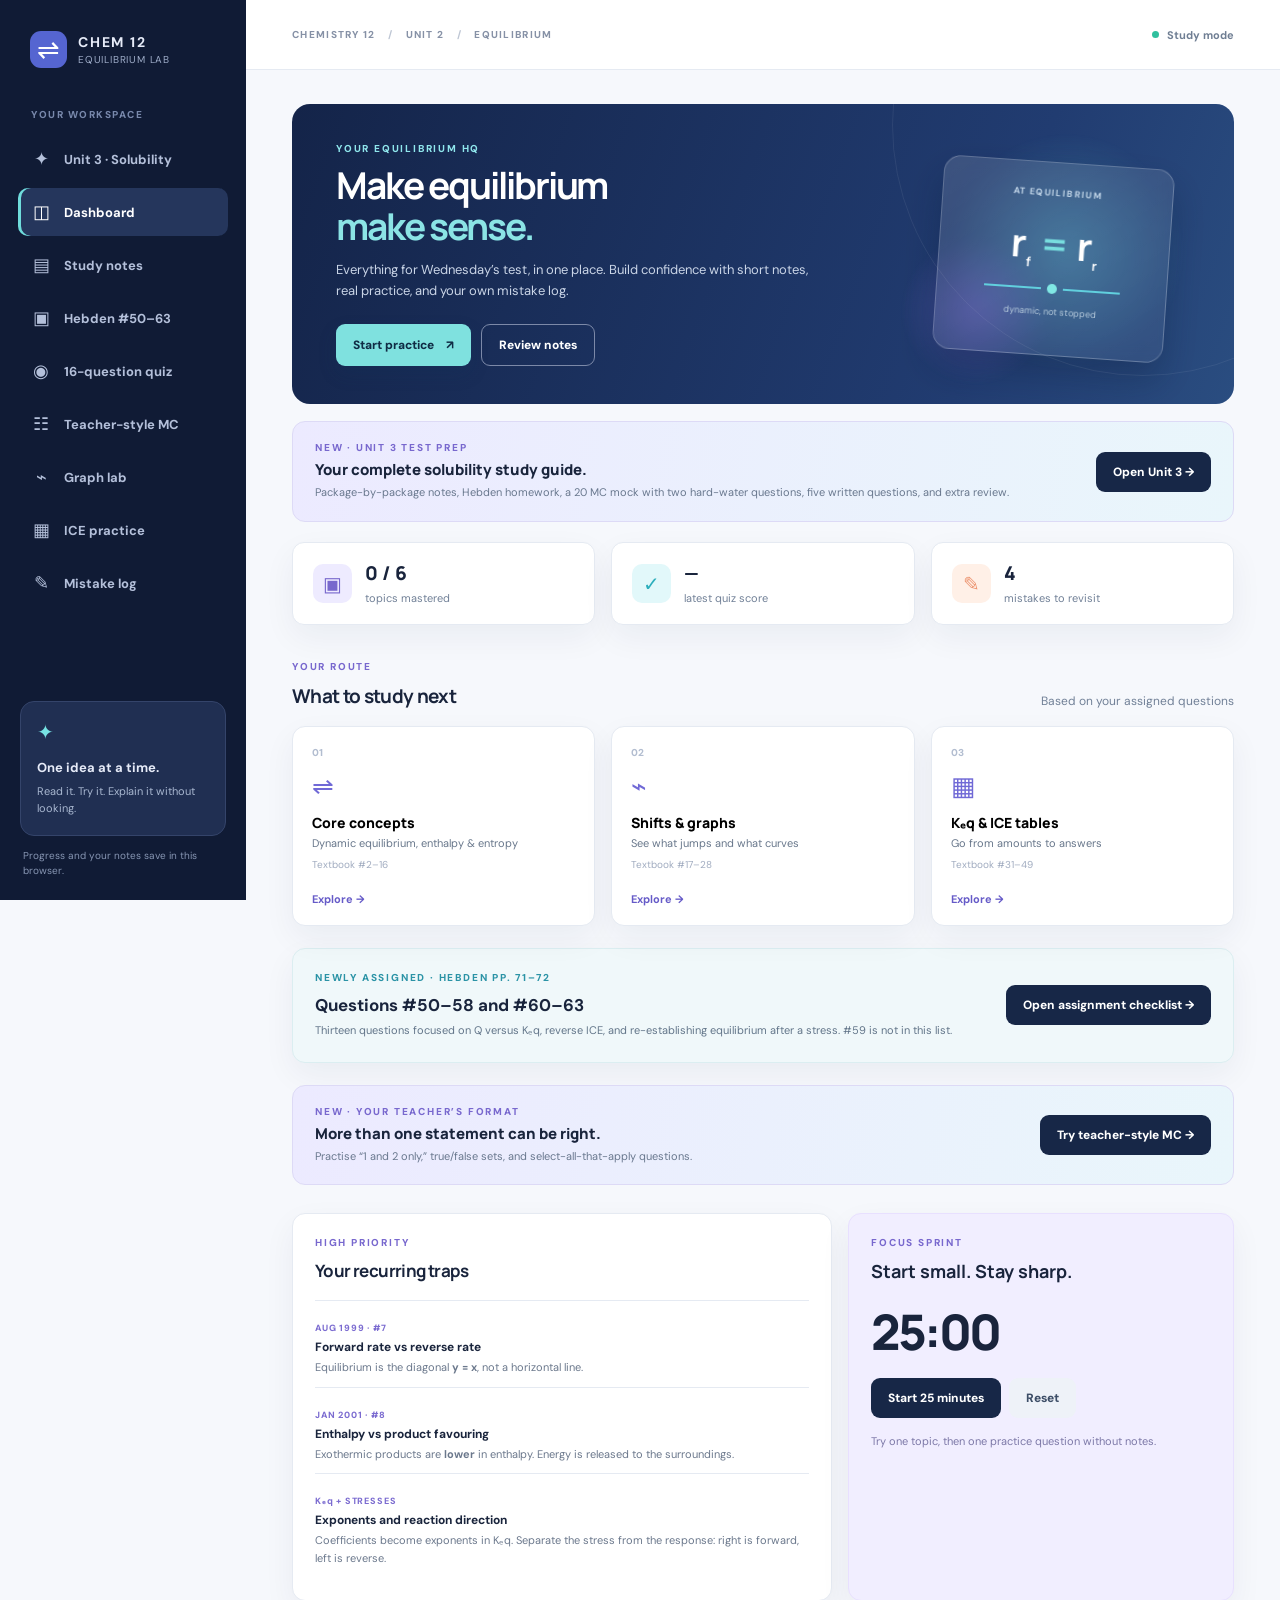
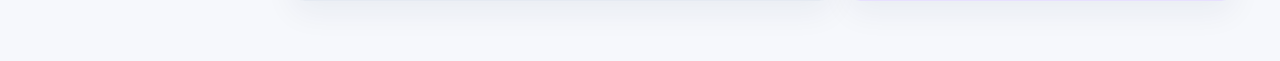
==== commit d4b1d56f: "Add Unit 3 solubility study guide and practice Add source-mapped notes, Hebden homework, 40 MC quest" ====
--- a/index.html
+++ b/index.html
@@ -18,6 +18,7 @@
       <div class="brand"><span class="brand-mark">⇌</span><span><strong>CHEM 12</strong><small>equilibrium lab</small></span></div>
       <div class="side-label">YOUR WORKSPACE</div>
       <nav class="nav">
+        <a class="nav-link" href="./unit3.html" style="text-decoration:none"><span>✦</span> Unit 3 · Solubility</a>
         <button class="nav-link active" data-view="dashboard"><span>◫</span> Dashboard</button>
         <button class="nav-link" data-view="notes"><span>▤</span> Study notes</button>
         <button class="nav-link" data-view="assignment"><span>▣</span> Hebden #50–63</button>
@@ -38,6 +39,7 @@
       <section id="dashboard" class="view active" aria-labelledby="dashboard-title">
         <div class="hero"><div><div class="eyebrow light">YOUR EQUILIBRIUM HQ</div><h1 id="dashboard-title">Make equilibrium<br><em>make sense.</em></h1><p>Everything for Wednesday’s test, in one place. Build confidence with short notes, real practice, and your own mistake log.</p><div class="hero-actions"><button class="button button-bright" data-goto="quiz">Start practice <span>↗</span></button><button class="button button-outline" data-goto="notes">Review notes</button></div></div><div class="hero-art" aria-hidden="true"><div class="orb orb-one"></div><div class="orb orb-two"></div><div class="balance-card"><div class="balance-label">AT EQUILIBRIUM</div><div class="balance-symbol">r<sub>f</sub> <span>=</span> r<sub>r</sub></div><div class="balance-line"><i></i><b></b><i></i></div><div class="balance-caption">dynamic, not stopped</div></div></div></div>
 
+        <div class="teacher-banner"><div><div class="eyebrow">NEW · UNIT 3 TEST PREP</div><strong>Your complete solubility study guide.</strong><p>Package-by-package notes, Hebden homework, a 20 MC mock with two hard-water questions, five written questions, and extra review.</p></div><a class="button button-dark" href="./unit3.html" style="text-decoration:none">Open Unit 3 →</a></div>
         <div class="stats-grid"><div class="stat-card"><span class="stat-icon violet">▣</span><div><strong id="mastered-count">0 / 6</strong><small>topics mastered</small></div></div><div class="stat-card"><span class="stat-icon cyan">✓</span><div><strong id="quiz-score">—</strong><small>latest quiz score</small></div></div><div class="stat-card"><span class="stat-icon peach">✎</span><div><strong id="mistake-count">2</strong><small>mistakes to revisit</small></div></div></div>
 
         <div class="section-heading"><div><div class="eyebrow">YOUR ROUTE</div><h2>What to study next</h2></div><span class="muted">Based on your assigned questions</span></div>
@@ -69,3 +71,4 @@
   <div id="toast" class="toast" role="status" aria-live="polite"></div>
 </body>
 </html>
+
--- a/styles.css
+++ b/styles.css
@@ -5,6 +5,7 @@
 .ice-intro{display:flex;align-items:center;gap:16px;background:#eff7fb;border-color:#dceef3;margin-bottom:17px}.ice-intro strong{font-size:12px;color:#1c637b;white-space:nowrap}.ice-intro span{font-size:11px;line-height:1.55;color:#607a8a}.ice-tabs{gap:8px}.ice-tabs .ice-tab{display:flex;flex-direction:column;align-items:flex-start;gap:2px;min-width:135px;text-align:left}.ice-tab small{font-size:9px;opacity:.72;font-weight:600}.ice-work h2,.ice-guide h2{font-size:18px}.ice-table-scroll{overflow-x:auto}.ice-editable{min-width:420px}.ice-editable th{font-size:11px}.ice-editable td,.ice-editable th{padding:8px 5px}.ice-editable td:first-child,.ice-editable th:first-child{min-width:85px}.ice-given{font-weight:800;color:#4b5c75;background:#f5f7fb}.ice-cell{width:100%;min-width:64px;max-width:100px;border:1px solid #d7e0ed;border-radius:7px;background:#fff;padding:9px 7px;font-size:11px;color:#20314e;text-align:center}.ice-cell.correct{border-color:#44b78a;background:#eaf8f0}.ice-cell.wrong{border-color:#e59980;background:#fff1ec}.ice-cell.missing{border-color:#e9bf72;background:#fffaf0}.ice-table-actions{display:flex;align-items:center;gap:12px;flex-wrap:wrap}.ice-table-feedback{font-size:11px;color:#60748b;line-height:1.45}.ice-final{border-top:1px solid var(--line);margin-top:19px;padding-top:17px}.ice-final label{display:block;font-size:12px;font-weight:800;margin-bottom:8px}.ice-final .ice-cell{width:125px;max-width:125px}.ice-expression-options{display:grid;gap:8px;margin:17px 0 4px}.ice-expression-options button{border:1px solid #e1e7f0;background:#f9fbff;border-radius:8px;text-align:left;padding:10px 11px;font-size:11px;color:#485b74;line-height:1.4}.ice-expression-options button:hover{border-color:#8c7be2}.ice-expression-options button.selected{background:#f0edff;border-color:#8c7be2}.ice-expression-options button.correct{background:#eaf8f0;border-color:#43b88a;color:#287453}.ice-expression-options button.wrong{background:#fff1ec;border-color:#e59980;color:#9c5a43}.ice-hint{background:#f6f4ff;border-radius:8px;padding:13px;margin:18px 0}.ice-hint b{font-size:11px;color:#5b4ec5}.ice-hint p{font-size:11px;color:#706b91;margin:5px 0 0}.ice-solution{font-size:11px;line-height:1.7;color:#3e526d;background:#eff9f3;border-radius:8px;padding:13px;margin:8px 0}.ice-solution.hidden{display:none}.ice-reset{display:block;margin-top:17px;color:#a16a7a}
 .assignment-banner{display:flex;align-items:center;justify-content:space-between;gap:20px;margin:22px 0;background:#f0f8fa;border-color:#dbeef1}.assignment-banner strong{font-size:17px}.assignment-banner p{font-size:11px;color:#627589;margin:6px 0 0}.assignment-banner .eyebrow{color:#2b93a6}.assignment-guide{display:flex;align-items:center;gap:18px;background:#f4f2ff;border-color:#e8e3ff}.assignment-guide strong{font-size:12px;white-space:nowrap;color:#6255b3}.assignment-guide span{font-size:11px;line-height:1.55;color:#68718b}.assignment-summary{display:flex;justify-content:space-between;gap:15px;align-items:center;margin:19px 0 14px}.assignment-summary strong{font-size:15px}.assignment-summary span{color:#748199;font-size:11px}.assignment-list{display:grid;gap:9px}.assignment-card{display:flex;align-items:center;justify-content:space-between;gap:18px;padding:15px 18px;background:#fff;border:1px solid var(--line);border-radius:11px;box-shadow:var(--shadow)}.assignment-card.done{background:#f3fbf7;border-color:#cdebdc}.assignment-card label{display:flex;align-items:flex-start;gap:12px;flex:1;cursor:pointer}.assignment-card input{accent-color:#31a77e;width:16px;height:16px;margin:4px 0 0;flex-shrink:0}.assignment-number{font-size:13px;font-weight:800;color:#6d63c4;min-width:34px}.assignment-copy strong{display:block;font-size:12px;color:#273955}.assignment-copy small{display:block;font-size:11px;line-height:1.5;color:#718098;margin-top:4px}.assignment-card .text-button{white-space:nowrap}
 .ice-editable .ice-cell{min-width:92px;max-width:130px}.ice-symbolic-help{font-size:11px;line-height:1.5;color:#61738e;background:#f4f7fc;border-radius:8px;padding:10px 12px;margin:3px 0 15px}.ice-symbolic-help b{color:#3f5180}.ice-symbolic-help em{font-style:normal;font-weight:700}
+.ice-cell.sigfig{border-color:#dda44a;background:#fff7e7}.ice-final .ice-feedback{line-height:1.5}
 @media(max-width:1050px){.sidebar{width:207px}.topbar{padding:0 25px}.view{padding:28px 25px 50px}.hero{padding:31px}.balance-card{right:0}.route-grid{gap:10px}.route-card{padding:15px}}
 .stress-trainer{margin-top:17px;display:grid;grid-template-columns:minmax(220px,.8fr) minmax(0,1.2fr);gap:18px;align-items:center}.stress-trainer h2{font-size:18px;margin-bottom:4px}.stress-question{font-size:13px;font-weight:800;margin:0 0 10px}.stress-equation{font-size:12px;color:#5b6990;margin:0 0 10px}.stress-answers{display:flex;gap:7px;flex-wrap:wrap}.stress-answers button{border:1px solid #dce3ef;background:#f8faff;color:#43536c;padding:9px 12px;border-radius:8px;font-size:11px;font-weight:800}.stress-answers button:hover{border-color:#8071dc}.stress-feedback{font-size:11px;line-height:1.6;color:#357e62;min-height:35px;margin:11px 0 0}.stress-next{margin-top:2px}
 @media(max-width:800px){.sidebar{position:fixed;left:-260px;transition:left .2s;width:240px}.sidebar.open{left:0;box-shadow:0 0 0 100vmax #0c163977}.menu-button{display:block}.topbar{height:59px;justify-content:flex-start;gap:14px}.top-right{margin-left:auto}.hero{grid-template-columns:1fr}.hero-art{display:none}.notes-list,.route-grid,.stats-grid{grid-template-columns:repeat(2,1fr)}.dashboard-bottom,.graph-layout,.ice-grid,.mistake-layout{grid-template-columns:1fr}.quiz-layout{grid-template-columns:1fr}.quiz-aside{order:-1}.quiz-aside p{display:none}.quiz-dots{margin:10px 0}}
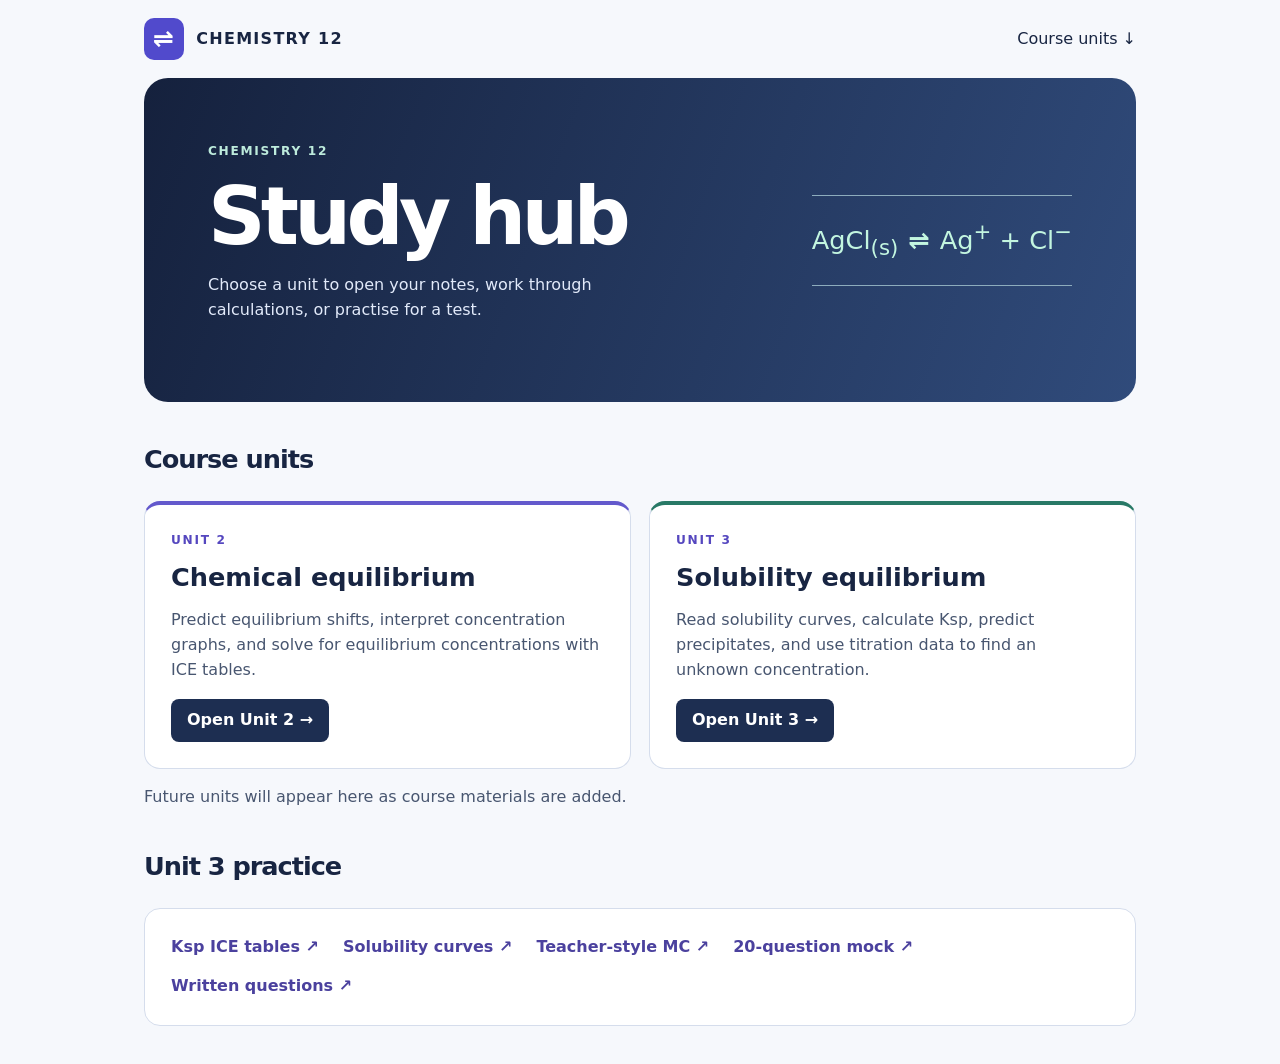
==== commit bdebd4f7: "Create Chemistry 12 course hub and add rotating Unit 3 teacher practice" ====
--- a/index.html
+++ b/index.html
@@ -1,74 +1,13 @@
 <!doctype html>
-<html lang="en">
-<head>
-  <meta charset="utf-8">
-  <meta name="viewport" content="width=device-width, initial-scale=1">
-  <meta name="theme-color" content="#101b35">
-  <meta name="description" content="A focused, interactive Chem 12 equilibrium study hub with notes, practice, graphs, ICE tables, and a mistake log.">
-  <title>Chem 12 • Equilibrium Study Hub</title>
-  <link rel="stylesheet" href="./styles.css">
-  <script src="./question-bank.js" defer></script>
-  <script src="./app.js" defer></script>
-  <script src="./ice-input.js" defer></script>
-  <script src="./ice-lab.js" defer></script>
-</head>
-<body>
-  <div class="shell">
-    <aside class="sidebar" aria-label="Study hub navigation">
-      <div class="brand"><span class="brand-mark">⇌</span><span><strong>CHEM 12</strong><small>equilibrium lab</small></span></div>
-      <div class="side-label">YOUR WORKSPACE</div>
-      <nav class="nav">
-        <a class="nav-link" href="./unit3.html" style="text-decoration:none"><span>✦</span> Unit 3 · Solubility</a>
-        <button class="nav-link active" data-view="dashboard"><span>◫</span> Dashboard</button>
-        <button class="nav-link" data-view="notes"><span>▤</span> Study notes</button>
-        <button class="nav-link" data-view="assignment"><span>▣</span> Hebden #50–63</button>
-        <button class="nav-link" data-view="quiz"><span>◉</span> 16-question quiz</button>
-        <button class="nav-link" data-view="teacher"><span>☷</span> Teacher-style MC</button>
-        <button class="nav-link" data-view="graphs"><span>⌁</span> Graph lab</button>
-        <button class="nav-link" data-view="ice"><span>▦</span> ICE practice</button>
-        <button class="nav-link" data-view="mistakes"><span>✎</span> Mistake log</button>
-      </nav>
-      <div class="side-spacer"></div>
-      <div class="focus-box"><div class="focus-icon">✦</div><strong>One idea at a time.</strong><p>Read it. Try it. Explain it without looking.</p></div>
-      <div class="side-foot">Progress and your notes save in this browser.</div>
-    </aside>
-
-    <main id="main">
-      <header class="topbar"><button id="mobile-menu" class="icon-button menu-button" aria-label="Open navigation">☰</button><div class="breadcrumb">CHEMISTRY 12 <span>/</span> UNIT 2 <span>/</span> EQUILIBRIUM</div><div class="top-right"><span class="status-dot"></span><span>Study mode</span></div></header>
-
-      <section id="dashboard" class="view active" aria-labelledby="dashboard-title">
-        <div class="hero"><div><div class="eyebrow light">YOUR EQUILIBRIUM HQ</div><h1 id="dashboard-title">Make equilibrium<br><em>make sense.</em></h1><p>Everything for Wednesday’s test, in one place. Build confidence with short notes, real practice, and your own mistake log.</p><div class="hero-actions"><button class="button button-bright" data-goto="quiz">Start practice <span>↗</span></button><button class="button button-outline" data-goto="notes">Review notes</button></div></div><div class="hero-art" aria-hidden="true"><div class="orb orb-one"></div><div class="orb orb-two"></div><div class="balance-card"><div class="balance-label">AT EQUILIBRIUM</div><div class="balance-symbol">r<sub>f</sub> <span>=</span> r<sub>r</sub></div><div class="balance-line"><i></i><b></b><i></i></div><div class="balance-caption">dynamic, not stopped</div></div></div></div>
-
-        <div class="teacher-banner"><div><div class="eyebrow">NEW · UNIT 3 TEST PREP</div><strong>Your complete solubility study guide.</strong><p>Package-by-package notes, Hebden homework, a 20 MC mock with two hard-water questions, five written questions, and extra review.</p></div><a class="button button-dark" href="./unit3.html" style="text-decoration:none">Open Unit 3 →</a></div>
-        <div class="stats-grid"><div class="stat-card"><span class="stat-icon violet">▣</span><div><strong id="mastered-count">0 / 6</strong><small>topics mastered</small></div></div><div class="stat-card"><span class="stat-icon cyan">✓</span><div><strong id="quiz-score">—</strong><small>latest quiz score</small></div></div><div class="stat-card"><span class="stat-icon peach">✎</span><div><strong id="mistake-count">2</strong><small>mistakes to revisit</small></div></div></div>
-
-        <div class="section-heading"><div><div class="eyebrow">YOUR ROUTE</div><h2>What to study next</h2></div><span class="muted">Based on your assigned questions</span></div>
-        <div class="route-grid">
-          <button class="route-card" data-goto="notes"><span class="route-n">01</span><span class="route-icon">⇌</span><strong>Core concepts</strong><span>Dynamic equilibrium, enthalpy & entropy</span><small>Textbook #2–16</small><b>Explore →</b></button>
-          <button class="route-card" data-goto="graphs"><span class="route-n">02</span><span class="route-icon">⌁</span><strong>Shifts & graphs</strong><span>See what jumps and what curves</span><small>Textbook #17–28</small><b>Explore →</b></button>
-          <button class="route-card" data-goto="ice"><span class="route-n">03</span><span class="route-icon">▦</span><strong>Kₑq & ICE tables</strong><span>Go from amounts to answers</span><small>Textbook #31–49</small><b>Explore →</b></button>
-        </div>
-        <div class="assignment-banner panel"><div><div class="eyebrow">NEWLY ASSIGNED · HEBDEN PP. 71–72</div><strong>Questions #50–58 and #60–63</strong><p>Thirteen questions focused on Q versus Kₑq, reverse ICE, and re-establishing equilibrium after a stress. #59 is not in this list.</p></div><button class="button button-dark" data-goto="assignment">Open assignment checklist →</button></div>
-        <div class="teacher-banner"><div><div class="eyebrow">NEW · YOUR TEACHER’S FORMAT</div><strong>More than one statement can be right.</strong><p>Practise “1 and 2 only,” true/false sets, and select-all-that-apply questions.</p></div><button class="button button-dark" data-goto="teacher">Try teacher-style MC →</button></div>
-        <div class="dashboard-bottom"><div class="panel"><div class="section-heading compact"><div><div class="eyebrow">HIGH PRIORITY</div><h2>Your recurring traps</h2></div></div><div class="trap"><span>AUG 1999 · #7</span><strong>Forward rate vs reverse rate</strong><p>Equilibrium is the diagonal <b>y = x</b>, not a horizontal line.</p></div><div class="trap"><span>JAN 2001 · #8</span><strong>Enthalpy vs product favouring</strong><p>Exothermic products are <b>lower</b> in enthalpy. Energy is released to the surroundings.</p></div><div class="trap"><span>Kₑq + STRESSES</span><strong>Exponents and reaction direction</strong><p>Coefficients become exponents in Kₑq. Separate the stress from the response: right is forward, left is reverse.</p></div></div><div class="panel timer-panel"><div class="eyebrow">FOCUS SPRINT</div><h2>Start small. Stay sharp.</h2><div id="timer-display" class="timer">25:00</div><div class="timer-actions"><button id="timer-toggle" class="button button-dark">Start 25 minutes</button><button id="timer-reset" class="button button-ghost">Reset</button></div><p>Try one topic, then one practice question without notes.</p></div></div>
-      </section>
-
-      <section id="notes" class="view" aria-labelledby="notes-title"><div class="page-head"><div class="eyebrow">REFERENCE DESK</div><h1 id="notes-title">Study notes</h1><p>Short explanations, formulas, and the traps most likely to show up in multiple choice.</p></div><div class="notes-toolbar"><label class="search-wrap"><span>⌕</span><input id="note-search" type="search" placeholder="Search notes, e.g. catalyst or entropy" aria-label="Search notes"></label><span id="note-count">6 topics</span></div><div id="notes-list" class="notes-list"></div><div class="personal-notes panel"><div class="section-heading compact"><div><div class="eyebrow">YOUR WORDS</div><h2>My own notes</h2></div><span id="notes-saved" class="muted">Saved automatically</span></div><textarea id="personal-notes" aria-label="My own study notes" placeholder="Explain a tricky idea in your own words here. Your notes save automatically in this browser."></textarea></div></section>
-
-      <section id="assignment" class="view" aria-labelledby="assignment-title"><div class="page-head"><div class="eyebrow">YOUR NEW HOMEWORK</div><h1 id="assignment-title">Hebden #50–63</h1><p>Thirteen assigned questions on textbook pages 71–72: #50–58 and #60–63. Tick each one as you finish it; your checklist saves in this browser.</p></div><div class="assignment-guide panel"><strong>Use this order when solving</strong><span>Convert mol → mol/L → write Kₑq with coefficients as exponents → compare Q with Kₑq or build an ICE table → check the final units and direction.</span></div><div class="assignment-summary"><strong id="assignment-count">0 / 13 finished</strong><span id="assignment-next">Start with #50, #51, and #54 to lock in Q versus Kₑq.</span></div><div id="assignment-list" class="assignment-list"></div></section>
-
-      <section id="quiz" class="view" aria-labelledby="quiz-title"><div class="page-head"><div class="eyebrow">ACTIVE RECALL</div><h1 id="quiz-title">16-question quiz</h1><p>A fresh 16-question set draws from a 40-question bank covering the multiple-choice package, your assigned skills, and original twists. Pick an answer, then reveal the reasoning.</p></div><div class="quiz-layout"><div><div class="quiz-progress"><div><b id="quiz-progress-label">Question 1 of 16</b><span id="quiz-category">Dynamic equilibrium</span></div><div class="progress-track"><i id="quiz-progress-bar"></i></div></div><div id="quiz-card" class="quiz-card"></div><div class="quiz-controls"><button id="quiz-prev" class="button button-ghost">← Previous</button><button id="quiz-next" class="button button-dark">Next →</button></div></div><aside class="quiz-aside panel"><div class="eyebrow">PRACTICE MODE</div><h3>Learn from each answer</h3><p>You can change an answer before revealing it. After revealing, read the explanation—even when you got it right.</p><div id="quiz-dots" class="quiz-dots" aria-label="Quiz question navigation"></div><button id="quiz-reset" class="text-button">Get a fresh 16-question set</button></aside></div></section>
-
-      <section id="teacher" class="view" aria-labelledby="teacher-title"><div class="page-head"><div class="eyebrow">TEST-SMART PRACTICE</div><h1 id="teacher-title">Teacher-style multiple choice</h1><p>Each 16-question set is drawn from a 40-question bank. Read every statement independently: some require a combination, several selections, or a true/false judgment for every line.</p></div><div class="teacher-tip panel"><b>Three-pass method</b><span>1 · Decide each statement is true or false &nbsp;→&nbsp; 2 · Match the exact combination &nbsp;→&nbsp; 3 · Recheck words like <i>always</i>, <i>only</i>, and <i>equal</i>.</span></div><div class="quiz-layout"><div><div class="quiz-progress"><div><b id="teacher-progress-label">Question 1 of 16</b><span id="teacher-category">Combination format</span></div><div class="progress-track"><i id="teacher-progress-bar"></i></div></div><div id="teacher-card" class="quiz-card"></div><div class="quiz-controls"><button id="teacher-prev" class="button button-ghost">← Previous</button><button id="teacher-next" class="button button-dark">Next →</button></div></div><aside class="quiz-aside panel"><div class="eyebrow">MIXED FORMATS</div><h3>Don’t stop at the first true statement.</h3><p>Evaluate every numbered statement first. In select-all questions, leave out any choice you cannot defend.</p><div id="teacher-dots" class="quiz-dots" aria-label="Teacher-style question navigation"></div><div id="teacher-score" class="teacher-score">0 / 16 checked</div><button id="teacher-reset" class="text-button">Get a fresh mixed set</button></aside></div></section>
-
-      <section id="graphs" class="view" aria-labelledby="graphs-title"><div class="page-head"><div class="eyebrow">VISUAL LAB</div><h1 id="graphs-title">Le Chatelier graph lab</h1><p>Choose a disturbance. Watch the instant change and the slower move to a new equilibrium.</p></div><div class="graph-layout"><div class="panel"><div class="eyebrow">MODEL EQUILIBRIUM</div><h2>2 NO(g) + Cl₂(g) ⇌ 2 NOCl(g) + heat</h2><p class="muted">Three gas particles on the left; two on the right. Forward is exothermic.</p><div class="graph-options" role="group" aria-label="Choose a disturbance"><button class="graph-option active" data-graph="add">Add Cl₂</button><button class="graph-option" data-graph="volume">Decrease volume</button><button class="graph-option" data-graph="heat">Increase temperature</button><button class="graph-option" data-graph="catalyst">Add catalyst</button></div><div class="legend"><span><i class="legend-dot no"></i>NO</span><span><i class="legend-dot cl"></i>Cl₂</span><span><i class="legend-dot product"></i>NOCl</span></div><div id="graph-container" class="graph-container" role="img" aria-label="Concentration versus time graph"></div><div class="axis-caption">concentration <span>time →</span></div></div><div class="panel graph-explain"><div class="eyebrow">READ THE GRAPH</div><h2 id="graph-title">Add Cl₂</h2><div class="graph-key"><span>01</span><div><strong>What changed instantly?</strong><p id="graph-instant"></p></div></div><div class="graph-key"><span>02</span><div><strong>What happens next?</strong><p id="graph-later"></p></div></div><div class="graph-key"><span>03</span><div><strong>What about Kₑq?</strong><p id="graph-k"></p></div></div><div class="callout">Graph rule: the <b>vertical jump</b> shows what was done to the system; the <b>curve</b> shows the system's response.</div></div></div><div class="panel stress-trainer"><div><div class="eyebrow">YOUR RECURRING TROUBLE SPOT</div><h2>Stress → response drill</h2><p class="muted">Name what was done. Then choose whether the system goes forward, reverse, or neither.</p></div><div id="stress-card"></div></div></section>
-
-      <section id="ice" class="view" aria-labelledby="ice-title"><div class="page-head"><div class="eyebrow">CALCULATION LAB</div><h1 id="ice-title">Fill-in ICE practice</h1><p>Choose an example, fill the blank cells in mol/L, and check your table before calculating the final answer. Every problem uses Kₑq notation.</p></div><div class="ice-intro panel"><strong>How to use this lab</strong><span>Convert moles to mol/L → fill Initial, Change, Equilibrium → check the table → calculate Kₑq or the requested concentration. Enter negative signs for substances consumed.</span></div><div id="ice-problems" class="ice-tabs" role="tablist" aria-label="Choose an ICE problem"></div><div id="ice-content"></div></section>
-
-      <section id="mistakes" class="view" aria-labelledby="mistakes-title"><div class="page-head"><div class="eyebrow">PERSONAL REVIEW</div><h1 id="mistakes-title">Mistake log</h1><p>Keep the reason behind every mistake, not just the right letter. Your entries save in this browser.</p></div><div class="mistake-layout"><form id="mistake-form" class="panel"><div class="eyebrow">ADD AN ENTRY</div><h2>What tripped you up?</h2><label>Question or topic<input id="mistake-question" required placeholder="e.g. January 2001 #8"></label><label>What I thought<input id="mistake-thought" placeholder="e.g. increasing enthalpy means products favoured"></label><label>The correct idea<textarea id="mistake-correction" required placeholder="Write a short explanation in your own words"></textarea></label><button class="button button-dark" type="submit">Save mistake +</button></form><div><div class="section-heading compact"><div><div class="eyebrow">REVISIT OFTEN</div><h2>My entries</h2></div><span id="mistake-list-count" class="muted"></span></div><div id="mistake-list" class="mistake-list"></div></div></div></section>
-    </main>
-  </div>
-  <div id="toast" class="toast" role="status" aria-live="polite"></div>
-</body>
-</html>
-
+<html lang="en"><head>
+<meta charset="utf-8"><meta name="viewport" content="width=device-width,initial-scale=1">
+<meta name="theme-color" content="#182542"><title>Chemistry 12 · Study hub</title>
+<link rel="stylesheet" href="./course.css"></head>
+<body><header><a class="brand" href="./index.html"><b>⇌</b> CHEMISTRY 12</a><a href="#units">Course units ↓</a></header>
+<main><section class="intro"><div><p class="kicker">CHEMISTRY 12</p><h1>Study hub</h1><p>Choose a unit to open your notes, work through calculations, or practise for a test.</p></div>
+<div class="formula" aria-hidden="true"><span>AgCl<sub>(s)</sub></span><b>⇌</b><span>Ag<sup>+</sup> + Cl<sup>−</sup></span></div></section>
+<section id="units"><h2>Course units</h2><div class="cards">
+<article><p class="kicker">UNIT 2</p><h3><a href="./unit2.html">Chemical equilibrium</a></h3><p>Predict equilibrium shifts, interpret concentration graphs, and solve for equilibrium concentrations with ICE tables.</p><a class="open" href="./unit2.html">Open Unit 2 →</a></article>
+<article><p class="kicker">UNIT 3</p><h3><a href="./unit3.html">Solubility equilibrium</a></h3><p>Read solubility curves, calculate Ksp, predict precipitates, and use titration data to find an unknown concentration.</p><a class="open" href="./unit3.html">Open Unit 3 →</a></article></div>
+<p class="future">Future units will appear here as course materials are added.</p></section>
+<section><h2>Unit 3 practice</h2><div class="tools"><a href="./unit3.html#ice">Ksp ICE tables ↗</a><a href="./unit3.html#labs">Solubility curves ↗</a><a href="./unit3.html#teacher">Teacher-style MC ↗</a><a href="./unit3.html#mock">20-question mock ↗</a><a href="./unit3.html#written">Written questions ↗</a></div></section></main></body></html>
--- a/course.css
+++ b/course.css
@@ -0,0 +1 @@
+*{box-sizing:border-box}html{scroll-behavior:smooth}body{margin:0;background:#f6f8fc;color:#182542;font:16px/1.55 system-ui,sans-serif}header,main{max-width:1120px;margin:auto;padding:0 5%}header{min-height:78px;display:flex;align-items:center;justify-content:space-between}a{color:inherit}header a,.open,.tools a,h3 a{text-decoration:none}header a:hover,h3 a:hover,.tools a:hover{text-decoration:underline}.brand{display:flex;align-items:center;gap:12px;font-weight:800;letter-spacing:.08em}.brand b{background:#514acc;color:white;border-radius:10px;padding:2px 9px;font-size:25px}.intro{background:linear-gradient(110deg,#15213d,#304b7b);color:white;padding:clamp(28px,5vw,65px);border-radius:24px;display:flex;align-items:center;gap:5%;justify-content:space-between}.intro h1{font-size:clamp(42px,7vw,80px);letter-spacing:-.06em;line-height:1;margin:.2em 0}.intro p:last-child{max-width:450px;color:#e2eafa}.formula{white-space:nowrap;border-block:1px solid #8dacbd;color:#c3f6e0;padding:20px 0;font-size:clamp(19px,2vw,30px)}.formula b{padding:0 10px}main>section{margin-bottom:38px}.kicker{font-size:.76rem;letter-spacing:.14em;font-weight:800;margin:0;color:#5547bf}.intro .kicker{color:#bdebdc}h2{font-size:1.6rem;letter-spacing:-.04em}.cards{display:grid;grid-template-columns:repeat(2,minmax(0,1fr));gap:18px}article,.tools{background:white;border:1px solid #d5ddec;border-radius:16px;padding:26px}article{display:flex;align-items:flex-start;flex-direction:column;border-top:4px solid #6359cc}article+article{border-top-color:#287966}h3{font-size:1.6rem;line-height:1.18;margin:12px 0 0}article p:not(.kicker),.future{color:#485670}.open{background:#1d2e51;color:white;border-radius:8px;padding:9px 16px;font-weight:650;margin-top:auto}.tools{display:flex;flex-wrap:wrap;gap:14px 24px}.tools a{color:#4b419e;font-weight:650}a:focus-visible{outline:3px solid #b67c12;outline-offset:4px}@media(max-width:700px){.cards{grid-template-columns:1fr}.formula{display:none}header{min-height:66px}.intro{border-radius:16px}}
